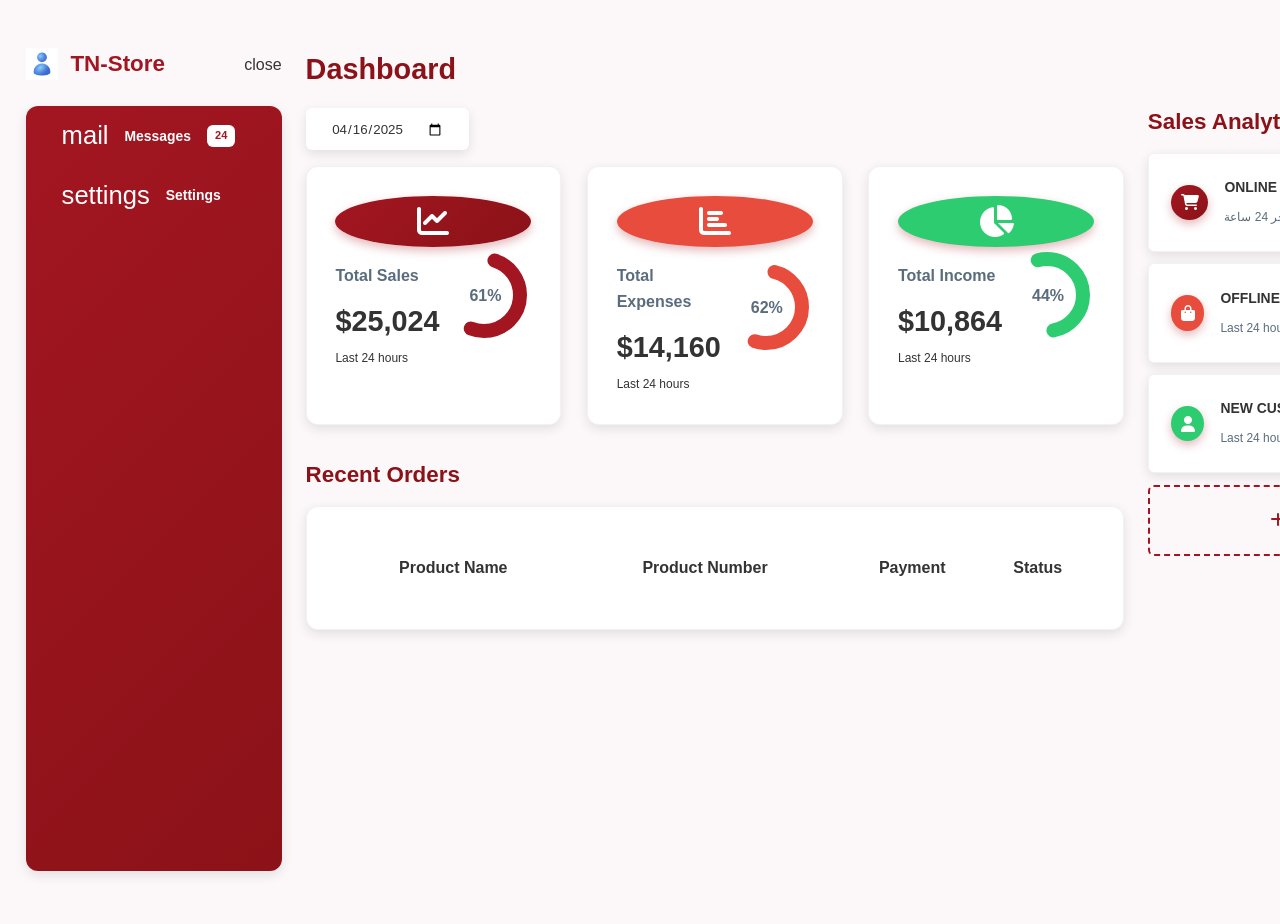
==== pages/Dashboard.html @ 104b0d0d "edits" ====
<!DOCTYPE html>
<html lang="en">
  <head>
    <link
      href="https://fonts.googleapis.com/css2?family=Rajdhani:wght@300;400;500;600;700&display=swap"
      rel="stylesheet"
    />

    <meta charset="UTF-8" />
    <title>TN-Dashboard</title>

    <link rel="stylesheet" href="/Css/Dashboard.css" />
    <script src="../js/Dashboard.js"></script>

    <link
      href="https://cdnjs.cloudflare.com/ajax/libs/font-awesome/6.4.0/css/all.min.css"
      rel="stylesheet"
    />
  </head>
  <body>
    <div id="overlay"></div>

    <div class="container">
      <aside>
        <div class="top">
          <div class="logo">
            <img src="/Images/profile-img.jpg" alt="Logo" />
            <h2>TN<span class="danger">-Store</span></h2>
          </div>

          <div class="close" id="close-btn">
            <a href="/index.html">
              <span class="material-icons-sharp">close</span>
            </a>
          </div>
        </div>

        <div class="sidebar">
          <a href="/pages/Messages.html">
            <span class="material-icons-sharp">mail</span>
            <h3>Messages</h3>
            <span class="message-count">24</span>
          </a>

          <a href="/pages/Setting.html">
            <span class="material-icons-sharp">settings</span>
            <h3>Settings</h3>
          </a>
        </div>
      </aside>

      <main>
        <h1>Dashboard</h1>

        <div class="date">
          <input type="date" value="2025-04-16" />
        </div>

        <div class="insights">
          <div class="sales">
            <div class="icon"><i class="fas fa-chart-line"></i></div>
            <div class="middle">
              <div class="left">
                <h3>Total Sales</h3>
                <h1>$25,024</h1>
              </div>
              <div class="progress">
                <svg><circle cx="38" cy="38" r="36"></circle></svg>
                <div class="percentage"><p>61%</p></div>
              </div>
            </div>
            <small class="text-muted">Last 24 hours</small>
          </div>

          <div class="expenses">
            <div class="icon"><i class="fas fa-chart-bar"></i></div>
            <div class="middle">
              <div class="left">
                <h3>Total Expenses</h3>
                <h1>$14,160</h1>
              </div>
              <div class="progress">
                <svg><circle cx="38" cy="38" r="36"></circle></svg>
                <div class="percentage"><p>62%</p></div>
              </div>
            </div>
            <small class="text-muted">Last 24 hours</small>
          </div>

          <div class="income">
            <div class="icon"><i class="fas fa-chart-pie"></i></div>
            <div class="middle">
              <div class="left">
                <h3>Total Income</h3>
                <h1>$10,864</h1>
              </div>
              <div class="progress">
                <svg><circle cx="38" cy="38" r="36"></circle></svg>
                <div class="percentage"><p>44%</p></div>
              </div>
            </div>
            <small class="text-muted">Last 24 hours</small>
          </div>
        </div>

        <div class="recent-orders">
          <h2>Recent Orders</h2>
          <table>
            <thead>
              <tr>
                <th>Product Name</th>
                <th>Product Number</th>
                <th>Payment</th>
                <th>Status</th>
                <th></th>
              </tr>
            </thead>
            <tbody></tbody>
          </table>
        </div>
      </main>

      <div class="right">
        <div class="top">
          <button id="menu-btn">
            <span class="material-icons-sharp">menu</span>
          </button>

          <div class="theme-toggler">
            <span class="material-icons-sharp active"></span>
            <span class="material-icons-sharp"></span>
          </div>
        </div>

        <div class="sales-analytics">
          <h2>Sales Analytics</h2>

          <div class="item online">
            <div class="icon"><i class="fas fa-shopping-cart"></i></div>
            <div class="right">
              <div class="info">
                <h3>ONLINE ORDERS</h3>
                <small class="text-muted">آخر 24 ساعة</small>
              </div>
              <h5 class="success">+23%</h5>
              <h3>3849</h3>
            </div>
          </div>

          <div class="item offline">
            <div class="icon"><i class="fas fa-shopping-bag"></i></div>
            <div class="right">
              <div class="info">
                <h3>OFFLINE ORDERS</h3>
                <small class="text-muted">Last 24 hours</small>
              </div>
              <h5 class="danger">-17%</h5>
              <h3>1100</h3>
            </div>
          </div>

          <div class="item customers">
            <div class="icon"><i class="fas fa-user"></i></div>
            <div class="right">
              <div class="info">
                <h3>NEW CUSTOMERS</h3>
                <small class="text-muted">Last 24 hours</small>
              </div>
              <h5 class="success">+25%</h5>
              <h3>849</h3>
            </div>
          </div>

          <div class="add-product" onclick="openModal()">
            <div>
              <i class="fas fa-plus"></i>
              <h3>Add Product</h3>
            </div>
          </div>
        </div>
      </div>
    </div>

    <div id="addProductModal">
      <span id="closeModal">&times;</span>
      <h2>Add New Product</h2>
      <form id="addProductForm">
        <label for="productName">Product Name:</label>
        <input type="text" id="productName" required />

        <label for="price">Price:</label>
        <input type="number" id="price" required />

        <label for="category">Category:</label>
        <select id="category" required>
          <option>Laptops</option>
          <option>cameras</option>
          <option>Watches</option>
        </select>

        <label for="productImage">Product Image:</label>
        <input type="file" id="productImage" accept="image/*" required />

        <button type="submit">Add Product</button>
      </form>
    </div>
      <!--  ADD product section -->
    <script>
      const modal = document.getElementById("addProductModal");
      const overlay = document.getElementById("overlay");

      function openModal() {
        modal.style.display = "block";
        overlay.style.display = "block";
      }

      document.getElementById("closeModal").onclick = function () {
        modal.style.display = "none";
        overlay.style.display = "none";
      };

      document
        .getElementById("addProductForm")
        .addEventListener("submit", function (e) {
          e.preventDefault();

          const name = document.getElementById("productName").value;
          const price = document.getElementById("price").value;
          const category = document.getElementById("category").value;
          const imageFile = document.getElementById("productImage").files[0];

          if (!imageFile) return;

          const reader = new FileReader();
          reader.onload = function (event) {
            const imageUrl = event.target.result;

            const table = document.querySelector(".recent-orders table tbody");
            const newRow = table.insertRow(0);

            const nameCell = newRow.insertCell(0);
            const numberCell = newRow.insertCell(1);
            const paymentCell = newRow.insertCell(2);
            const statusCell = newRow.insertCell(3);
            const detailsCell = newRow.insertCell(4);

            const productNumber = Math.floor(10000 + Math.random() * 90000);

            nameCell.innerText = name;
            numberCell.innerText = productNumber;
            paymentCell.innerText = "Due";
            paymentCell.className = "due";
            statusCell.innerText = "Pending";
            statusCell.className = "pending";
            detailsCell.innerHTML = '<a href="#">Details</a>';

            const newProduct = {
              name,
              price,
              category,
              image: imageUrl,
              productNumber,
            };

            const products = JSON.parse(localStorage.getItem("products")) || [];
            products.push(newProduct);
            localStorage.setItem("products", JSON.stringify(products));

            document.getElementById("addProductForm").reset();
            modal.style.display = "none";
            overlay.style.display = "none";
          };

          reader.readAsDataURL(imageFile);
        });
      const themeToggler = document.querySelector(".theme-toggler");
      themeToggler.addEventListener("click", () => {
        document.body.classList.toggle("dark-theme");
        themeToggler
          .querySelector("span:nth-child(1)")
          .classList.toggle("active");
        themeToggler
          .querySelector("span:nth-child(2)")
          .classList.toggle("active");
      });
    </script> 
  </body>
</html>
---- Css/Dashboard.css ----
:root {
  --primary-color: #A31621;
  --secondary-color: #8B1218;
  --danger-color: #e74c3c;
  --success-color: #2ecc71;
  --warning-color: #f39c12;
  --info-dark: #5a6c7d;
  --info-light: #dce1eb;
  --dark-color: #333;
  --light-color: #FCF7F8;
  --white-color: #fff;
  --card-border-radius: 12px;
  --border-radius-1: 6px;
  --border-radius-2: 8px;
  --shadow: 0 4px 12px rgba(0, 0, 0, 0.1);
}

* {
  margin: 0;
  padding: 0;
  box-sizing: border-box;
  font-family: 'Inter', -apple-system, BlinkMacSystemFont, 'Segoe UI', Roboto, Helvetica, Arial, sans-serif;
}

body {
  font-family: 'Rajdhani', sans-serif;
  line-height: 1.6;
  overflow-x: hidden;
  background-color: #FCF7F8;
  color: #333;
}


.container {
  display: grid;
  grid-template-columns: 16rem auto 22rem;
  gap: 1.5rem;
  width: 96%;
  margin: 0 auto;
  padding-top: 1.5rem;
}

a {
  text-decoration: none;
  color: var(--dark-color);
}

h1 {
  font-weight: 800;
  font-size: 1.8rem;
  color: var(--secondary-color);
}

h2 {
  font-size: 1.4rem;
  font-weight: 700;
  color: var(--secondary-color);
}

h3 {
  font-size: 0.87rem;
  font-weight: 600;
}

h4 {
  font-size: 0.8rem;
}

h5 {
  font-size: 0.77rem;
}

small {
  font-size: 0.75rem;
}

.profile-photo {
  width: 2.8rem;
  height: 2.8rem;
  border-radius: 50%;
  overflow: hidden;
}

.profile-photo img {
  width: 100%;
  height: 100%;
  object-fit: cover;
}

p {
  color: var(--info-dark);
}

/* ================= SIDEBAR ================ */
aside {
  height: 100vh;
}

aside .top {
  display: flex;
  align-items: center;
  justify-content: space-between;
  margin-top: 1.4rem;
}

aside .logo {
  display: flex;
  align-items: center;
  gap: 0.8rem;
}

aside .logo img {
  width: 2rem;
  height: 2rem;
}

aside .logo h2 {
  color: var(--primary-color);
  font-weight: 800;
}

aside .sidebar {
  background: linear-gradient(135deg, var(--primary-color), var(--secondary-color));
  display: flex;
  flex-direction: column;
  height: 85vh;
  position: relative;
  top: 1.5rem;
  border-radius: var(--card-border-radius);
  box-shadow: var(--shadow);
  color: white;
}

aside .sidebar a {
  display: flex;
  align-items: center;
  color: white;
  height: 3.7rem;
  gap: 1rem;
  position: relative;
  margin-left: 2rem;
  transition: all 300ms ease;
  border-left: 4px solid transparent;
}

aside .sidebar a span {
  font-size: 1.6rem;
  transition: all 300ms ease;
}

aside .sidebar a:hover {
  background: rgba(255, 255, 255, 0.1);
  border-left: 4px solid white;
}

aside .sidebar a:hover span {
  margin-left: 1rem;
}

aside .sidebar a.active {
  background: rgba(255, 255, 255, 0.1);
  color: white;
  margin-left: 0;
  border-left: 4px solid white;
}

aside .sidebar a.active span {
  color: white;
  margin-left: calc(1rem - 3px);
}

aside .sidebar .message-count {
  background: var(--white-color);
  color: var(--primary-color);
  padding: 2px 8px;
  font-size: 11px;
  border-radius: var(--border-radius-1);
  font-weight: 700;
}

/* =============== MAIN ================ */
main {
  margin-top: 1.4rem;
}

main .date {
  display: inline-block;
  background: var(--white-color);
  border-radius: var(--border-radius-1);
  margin-top: 1rem;
  padding: 0.5rem 1.6rem;
  box-shadow: var(--shadow);
}

main .date input[type="date"] {
  background: transparent;
  color: var(--dark-color);
  border: none;
  font-family: 'Inter', sans-serif;
}

main .insights {
  display: grid;
  grid-template-columns: repeat(3, 1fr);
  gap: 1.6rem;
}

main .insights > div {
  background: var(--white-color);
  padding: 1.8rem;
  border-radius: var(--card-border-radius);
  margin-top: 1rem;
  box-shadow: var(--shadow);
  transition: all 300ms ease;
  border: 1px solid rgba(0, 0, 0, 0.05);
}

main .insights > div:hover {
  transform: translateY(-5px);
  box-shadow: 0 8px 20px rgba(0, 0, 0, 0.15);
}

main .insights > div .icon {
  background: linear-gradient(135deg, var(--primary-color), var(--secondary-color));
  padding: 0.6rem;
  border-radius: 50%;
  color: var(--white-color);
  font-size: 2rem;
  display: flex;
  align-items: center;
  justify-content: center;
  box-shadow: 0 4px 10px rgba(163, 22, 33, 0.3);
}

main .insights > div.expenses .icon {
  background: var(--danger-color);
}

main .insights > div.income .icon {
  background: var(--success-color);
}

main .insights > div .middle {
  display: flex;
  align-items: center;
  justify-content: space-between;
}

main .insights h3 {
  margin: 1rem 0 0.6rem;
  font-size: 1rem;
  color: var(--info-dark);
}

main .insights h1 {
  font-size: 1.8rem;
  color: var(--dark-color);
}

main .insights .progress {
  position: relative;
  width: 92px;
  height: 92px;
  border-radius: 50%;
}

.progress svg {
  width: 7rem;
  height: 7rem;
}

.progress svg circle {
  fill: none;
  stroke-width: 14;
  stroke-linecap: round;
  transform: translate(7px, 7px);
  stroke-dasharray: 110;
  stroke-dashoffset: 92;
}

main .insights .sales .progress svg circle {
  stroke: var(--primary-color);
  stroke-dashoffset: 40;
}

main .insights .expenses .progress svg circle {
  stroke: var(--danger-color);
  stroke-dashoffset: 42;
}

main .insights .income .progress svg circle {
  stroke: var(--success-color);
  stroke-dashoffset: 60;
}

.progress .percentage {
  position: absolute;
  top: 50%;
  left: 50%;
  transform: translate(-50%, -50%);
  font-weight: 600;
  font-size: 1rem;
  color: var(--dark-color);
}

/* =============== RECENT ORDERS ================ */
main .recent-orders {
  margin-top: 2rem;
}

main .recent-orders h2 {
  margin-bottom: 0.8rem;
}

main .recent-orders table {
  background: var(--white-color);
  width: 100%;
  border-radius: var(--card-border-radius);
  padding: 1.8rem;
  text-align: center;
  box-shadow: var(--shadow);
  transition: all 300ms ease;
  border: 1px solid rgba(0, 0, 0, 0.05);
}

main .recent-orders table:hover {
  box-shadow: 0 8px 20px rgba(0, 0, 0, 0.15);
}

main table tbody td {
  height: 2.8rem;
  border-bottom: 1px solid var(--light-color);
  color: var(--dark-color);
}

main table tbody tr:last-child td {
  border: none;
}

main table th {
  height: 3.8rem;
  color: var(--dark-color);
  margin-bottom: 0.5rem;
  font-weight: 600;
}

main .recent-orders a {
  text-align: center;
  display: block;
  margin: 1rem auto;
  color: var(--primary-color);
  font-weight: 600;
  transition: all 0.3s ease;
}

main .recent-orders a:hover {
  text-decoration: underline;
}

/* =============== RIGHT SECTION ================ */
.right {
  margin-top: 1.4rem;
}

.right .top {
  display: flex;
  justify-content: end;
  gap: 2rem;
}

.right .top button {
  display: none;
}

.right .theme-toggler {
  background: var(--light-color);
  display: flex;
  justify-content: space-between;
  align-items: center;
  height: 1.6rem;
  width: 4.2rem;
  cursor: pointer;
  border-radius: var(--border-radius-1);
  border: 1px solid rgba(0, 0, 0, 0.1);
}

.right .theme-toggler span {
  font-size: 1.2rem;
  width: 50%;
  height: 100%;
  display: flex;
  align-items: center;
  justify-content: center;
  transition: all 0.3s ease;
}

.right .theme-toggler span.active {
  background: var(--primary-color);
  color: white;
  border-radius: var(--border-radius-1);
}

.right .top .profile {
  display: flex;
  gap: 1rem;
  text-align: right;
  align-items: center;
}

.right .top .profile .info p {
  font-weight: 600;
  color: var(--dark-color);
}

.right .top .profile .info small {
  color: var(--info-dark);
}

/* =============== RECENT UPDATES ================ */
.right .recent-updates {
  margin-top: 1rem;
}

.right .recent-updates h2 {
  margin-bottom: 0.8rem;
}

.right .recent-updates .updates {
  background: var(--white-color);
  padding: 1.8rem;
  border-radius: var(--card-border-radius);
  box-shadow: var(--shadow);
  transition: all 300ms ease;
  border: 1px solid rgba(0, 0, 0, 0.05);
}

.right .recent-updates .updates:hover {
  box-shadow: 0 8px 20px rgba(0, 0, 0, 0.15);
}

.right .recent-updates .updates .update {
  display: grid;
  grid-template-columns: 2.6rem auto;
  gap: 1rem;
  margin-bottom: 1rem;
}

.right .recent-updates .updates .message p {
  margin-bottom: 0.5rem;
  line-height: 1.4;
}

.right .recent-updates .updates .message p b {
  color: var(--dark-color);
}

/* =============== SALES ANALYTICS ================ */
.right .sales-analytics {
  margin-top: 2rem;
}

.right .sales-analytics h2 {
  margin-bottom: 0.8rem;
}

.right .sales-analytics .item {
  background: var(--white-color);
  display: flex;
  align-items: center;
  gap: 1rem;
  margin-bottom: 0.7rem;
  padding: 1.4rem;
  border-radius: var(--border-radius-1);
  box-shadow: var(--shadow);
  transition: all 300ms ease;
  border: 1px solid rgba(0, 0, 0, 0.05);
}

.right .sales-analytics .item:hover {
  transform: translateY(-3px);
  box-shadow: 0 7px 15px rgba(0, 0, 0, 0.15);
}

.right .sales-analytics .item .right {
  display: flex;
  justify-content: space-between;
  align-items: flex-start;
  margin: 0;
  width: 100%;
}

.right .sales-analytics .item .icon {
  padding: 0.6rem;
  color: var(--white-color);
  border-radius: 50%;
  background: linear-gradient(135deg, var(--primary-color), var(--secondary-color));
  display: flex;
  align-items: center;
  justify-content: center;
  box-shadow: 0 4px 10px rgba(163, 22, 33, 0.3);
}

.right .sales-analytics .item.offline .icon {
  background: var(--danger-color);
}

.right .sales-analytics .item.customers .icon {
  background: var(--success-color);
}

.right .sales-analytics .item .right .info h3 {
  color: var(--dark-color);
  margin-bottom: 0.3rem;
}

.right .sales-analytics .item .right .info small {
  color: var(--info-dark);
}

.right .sales-analytics .item .right h5 {
  font-weight: 600;
}

.right .sales-analytics .item .right h3 {
  font-weight: 600;
  color: var(--dark-color);
}

.right .sales-analytics .item .right h5.success {
  color: var(--success-color);
}

.right .sales-analytics .item .right h5.danger {
  color: var(--danger-color);
}

.right .sales-analytics .add-product {
  background-color: transparent;
  border: 2px dashed var(--primary-color);
  color: var(--primary-color);
  display: flex;
  align-items: center;
  justify-content: center;
  gap: 0.6rem;
  padding: 1.4rem;
  border-radius: var(--border-radius-1);
  transition: all 300ms ease;
  cursor: pointer;
  font-weight: 600;
}

.right .sales-analytics .add-product:hover {
  background: var(--primary-color);
  color: white;
  transform: translateY(-3px);
}

.right .sales-analytics .add-product div {
  display: flex;
  align-items: center;
  gap: 0.6rem;
}

/* Modal Styling */
#addProductModal {
  display: none;
  position: fixed;
  top: 50%;
  left: 50%;
  transform: translate(-50%, -50%);
  background-color: #fff;
  padding: 2rem;
  border-radius: 15px;
  box-shadow: 0 15px 30px rgba(0, 0, 0, 0.2);
  z-index: 1000;
  width: 400px;
  max-width: 90%;
  border: 1px solid rgba(0, 0, 0, 0.05);
}

#addProductModal h2 {
  margin-top: 0;
  color: var(--secondary-color);
  font-weight: 700;
  padding-bottom: 15px;
  border-bottom: 2px solid #f1f1f1;
}

#addProductForm label {
  display: block;
  margin-bottom: 0.5rem;
  font-weight: 600;
  color: var(--secondary-color);
}

#addProductForm input,
#addProductForm select {
  width: 100%;
  padding: 0.75rem 1rem;
  margin-bottom: 1.5rem;
  border: 1px solid #e1e5eb;
  border-radius: 8px;
  font-family: 'Inter', sans-serif;
  transition: all 0.3s ease;
}

#addProductForm input:focus,
#addProductForm select:focus {
  border-color: var(--primary-color);
  box-shadow: 0 0 0 3px rgba(163, 22, 33, 0.2);
  outline: none;
}

#addProductForm button {
  background: linear-gradient(135deg, var(--primary-color), var(--secondary-color));
  color: white;
  padding: 0.75rem 1.5rem;
  border: none;
  border-radius: 8px;
  cursor: pointer;
  font-weight: 600;
  font-family: 'Inter', sans-serif;
  transition: all 0.3s ease;
  width: 100%;
  box-shadow: 0 4px 10px rgba(163, 22, 33, 0.3);
}

#addProductForm button:hover {
  background: linear-gradient(135deg, #BF1B2C, var(--primary-color));
  transform: translateY(-3px);
  box-shadow: 0 7px 15px rgba(163, 22, 33, 0.4);
}

#closeModal {
  float: right;
  font-size: 24px;
  cursor: pointer;
  color: var(--danger-color);
  transition: all 0.3s ease;
}

#closeModal:hover {
  transform: rotate(90deg);
}

#overlay {
  display: none;
  position: fixed;
  top: 0;
  left: 0;
  width: 100%;
  height: 100%;
  background: rgba(0, 0, 0, 0.5);
  z-index: 999;
}

.pending {
  color: var(--warning-color);
  font-weight: 600;
}

.declined {
  color: var(--danger-color);
  font-weight: 600;
}

.delivered {
  color: var(--success-color);
  font-weight: 600;
}

.due {
  color: var(--warning-color);
  font-weight: 600;
}

.refunded {
  color: var(--danger-color);
  font-weight: 600;
}

.paid {
  color: var(--success-color);
  font-weight: 600;
}

/* Dark Mode Styles */
body.dark-theme {
  --light-color: #1a1c23;
  --white-color: #252836;
  --dark-color: #e4e6eb;
  --info-dark: #b8c2cc;
  --shadow: 0 4px 6px rgba(0, 0, 0, 0.2);
}

body.dark-theme .sidebar {
  background: linear-gradient(135deg, #6D0E13, #4a0a0e);
}

body.dark-theme aside .sidebar a:hover,
body.dark-theme aside .sidebar a.active {
  background: rgba(255, 255, 255, 0.05);
}

/* Responsive Design */
@media (max-width: 1200px) {
  .container {
      grid-template-columns: 7rem auto 23rem;
  }

  aside .sidebar h3 {
      display: none;
  }

  aside .sidebar a {
      width: 5.6rem;
  }
}

@media (max-width: 992px) {
  .container {
      grid-template-columns: 1fr;
  }

  aside {
      position: fixed;
      left: -100%;
      background: var(--white-color);
      width: 18rem;
      z-index: 3;
      box-shadow: 1rem 3rem 4rem var(--shadow);
      height: 100vh;
      padding-right: var(--card-padding);
      display: none;
      animation: showMenu 400ms ease forwards;
  }

  @keyframes showMenu {
      to {
          left: 0;
      }
  }

  aside .logo {
      margin-left: 1rem;
  }

  aside .sidebar h3 {
      display: inline;
  }

  aside .sidebar a {
      width: 100%;
      height: 3.4rem;
  }

  aside .close {
      display: inline-block;
      cursor: pointer;
  }

  main {
      margin-top: 8rem;
      padding: 0 1rem;
  }

  .right {
      width: 94%;
      margin: 0 auto 4rem;
  }

  .right .top {
      position: fixed;
      top: 0;
      left: 0;
      align-items: center;
      padding: 0 0.8rem;
      height: 4.6rem;
      background: var(--white-color);
      width: 100%;
      margin: 0;
      z-index: 2;
      box-shadow: 0 1rem 1rem var(--shadow);
  }

  .right .top .theme-toggler {
      width: 4.4rem;
      position: absolute;
      left: 66%;
  }

  .right .profile .info {
      display: none;
  }

  .right .top button {
      display: inline-block;
      background: transparent;
      cursor: pointer;
      color: var(--dark-color);
      position: absolute;
      left: 1rem;
  }

  .right .top button span {
      font-size: 2rem;
  }
}

@media (max-width: 768px) {
  main .insights {
      grid-template-columns: 1fr;
      gap: 0;
  }

  main .recent-orders {
      width: 100%;
      position: relative;
      margin: 3rem 0 0 0;
  }

  main .recent-orders table {
      width: 100%;
      margin: 0;
  }
}
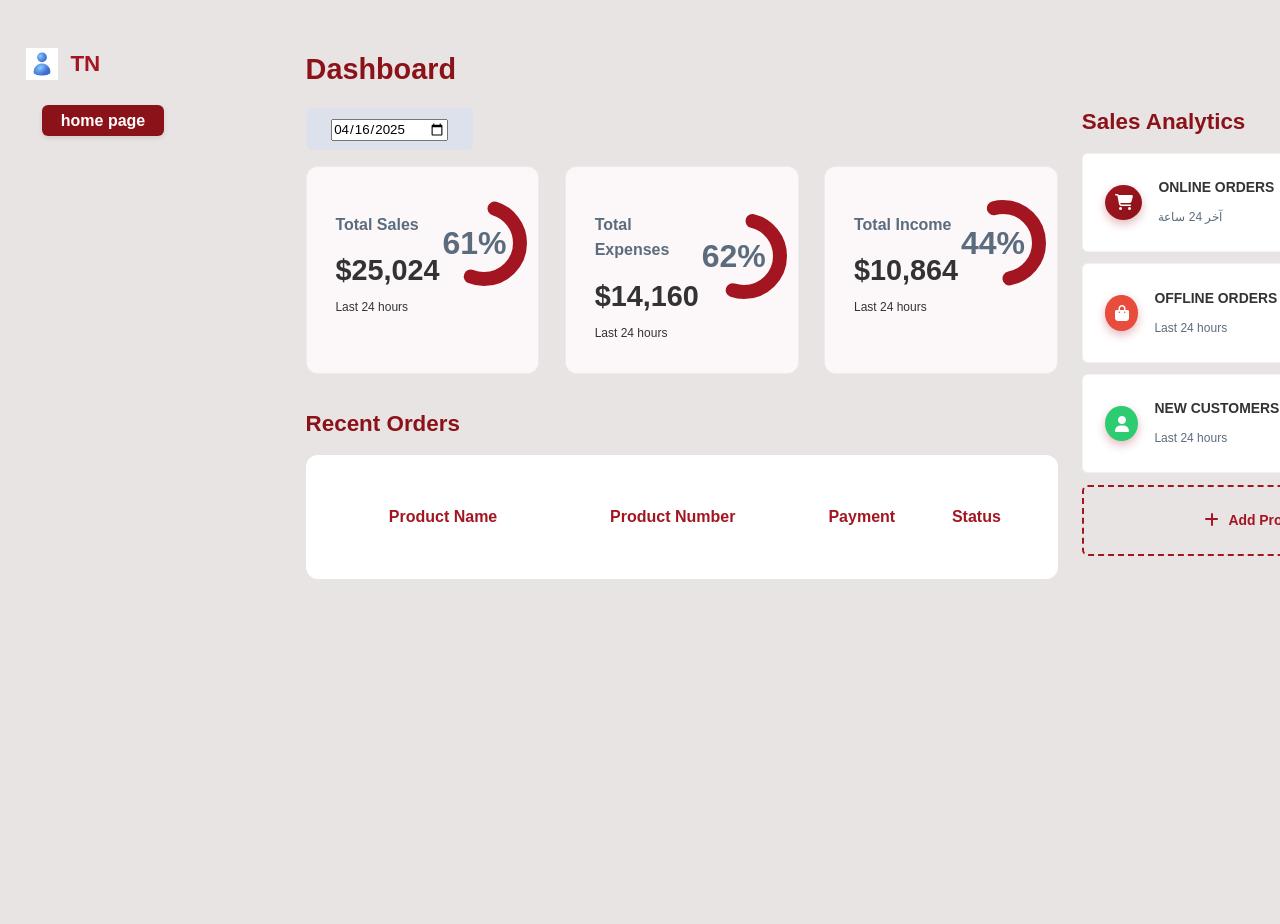
==== commit e3085068: "edits" ====
--- a/pages/Dashboard.html
+++ b/pages/Dashboard.html
@@ -1,288 +1,308 @@
 <!DOCTYPE html>
 <html lang="en">
-  <head>
-    <link
-      href="https://fonts.googleapis.com/css2?family=Rajdhani:wght@300;400;500;600;700&display=swap"
-      rel="stylesheet"
-    />
-
-    <meta charset="UTF-8" />
-    <title>TN-Dashboard</title>
-
-    <link rel="stylesheet" href="/Css/Dashboard.css" />
-    <script src="../js/Dashboard.js"></script>
-
-    <link
-      href="https://cdnjs.cloudflare.com/ajax/libs/font-awesome/6.4.0/css/all.min.css"
-      rel="stylesheet"
-    />
-  </head>
-  <body>
-    <div id="overlay"></div>
-
-    <div class="container">
-      <aside>
-        <div class="top">
-          <div class="logo">
-            <img src="/Images/profile-img.jpg" alt="Logo" />
-            <h2>TN<span class="danger">-Store</span></h2>
-          </div>
-
-          <div class="close" id="close-btn">
-            <a href="/index.html">
-              <span class="material-icons-sharp">close</span>
-            </a>
-          </div>
+    <head>
+        <link
+            href="https://fonts.googleapis.com/css2?family=Rajdhani:wght@300;400;500;600;700&display=swap"
+            rel="stylesheet"/>
+
+        <meta charset="UTF-8"/>
+        <title>TN-Dashboard</title>
+
+        <link rel="stylesheet" href="/Css/Dashboard.css"/>
+
+        <script src="../js/Dashboard.js"></script>
+
+        <link
+            href="https://cdnjs.cloudflare.com/ajax/libs/font-awesome/6.4.0/css/all.min.css"
+            rel="stylesheet"/>
+    </head>
+    <body>
+        <div id="overlay"></div>
+
+        <div class="container">
+            <aside>
+                <div class="top">
+                    <div class="logo">
+                        <img src="/Images/profile-img.jpg" alt="Logo"/>
+                        <h2>TN<span class="danger"></span></h2>
+                    </div>
+                    <br>
+
+                    <div class="close" id="close-btn">
+                        <a href="/index.html">
+                            <span class="go_home">home page</span>
+                        </a>
+                    </div>
+                </div>
+            </aside>
+
+            <main>
+                <h1>Dashboard</h1>
+
+                <div class="date">
+                    <input type="date" value="2025-04-16"/>
+                </div>
+
+                <div class="insights">
+                    <div class="sales">
+                        <div class="middle">
+                            <div class="left">
+                                <h3>Total Sales</h3>
+                                <h1>$25,024</h1>
+                            </div>
+                            <div class="progress">
+                                <svg>
+                                    <circle cx="38" cy="38" r="36"></circle>
+                                </svg>
+                                <div class="percentage">
+                                    <p>61%</p>
+                                </div>
+                            </div>
+                        </div>
+                        <small class="text-muted">Last 24 hours</small>
+                    </div>
+
+                    <div class="expenses">
+                        <div class="middle">
+                            <div class="left">
+                                <h3>Total Expenses</h3>
+                                <h1>$14,160</h1>
+                            </div>
+                            <div class="progress">
+                                <svg>
+                                    <circle cx="38" cy="38" r="36"></circle>
+                                </svg>
+                                <div class="percentage">
+                                    <p>62%</p>
+                                </div>
+                            </div>
+                        </div>
+                        <small class="text-muted">Last 24 hours</small>
+                    </div>
+
+                    <div class="income">
+                        <div class="middle">
+                            <div class="left">
+                                <h3>Total Income</h3>
+                                <h1>$10,864</h1>
+                            </div>
+                            <div class="progress">
+                                <svg>
+                                    <circle cx="38" cy="38" r="36"></circle>
+                                </svg>
+                                <div class="percentage">
+                                    <p>44%</p>
+                                </div>
+                            </div>
+                        </div>
+                        <small class="text-muted">Last 24 hours</small>
+                    </div>
+                </div>
+
+                <div class="recent-orders">
+                    <h2>Recent Orders</h2>
+                    <table>
+                        <thead>
+                            <tr>
+                                <th>Product Name</th>
+                                <th>Product Number</th>
+                                <th>Payment</th>
+                                <th>Status</th>
+                                <th></th>
+                            </tr>
+                        </thead>
+                        <tbody></tbody>
+                    </table>
+                </div>
+            </main>
+
+            <div class="right">
+                <div class="top">
+                    
+                        
+                 
+
+                    <div class="theme-toggler">
+                        <span class="material-icons-sharp active"></span>
+                        <span class="material-icons-sharp"></span>
+                    </div>
+                </div>
+
+                <div class="sales-analytics">
+                    <h2>Sales Analytics</h2>
+
+                    <div class="item online">
+                        <div class="icon">
+                            <i class="fas fa-shopping-cart"></i>
+                        </div>
+                        <div class="right">
+                            <div class="info">
+                                <h3>ONLINE ORDERS</h3>
+                                <small class="text-muted">آخر 24 ساعة</small>
+                            </div>
+                            <h5 class="success">+23%</h5>
+                            <h3>3849</h3>
+                        </div>
+                    </div>
+
+                    <div class="item offline">
+                        <div class="icon">
+                            <i class="fas fa-shopping-bag"></i>
+                        </div>
+                        <div class="right">
+                            <div class="info">
+                                <h3>OFFLINE ORDERS</h3>
+                                <small class="text-muted">Last 24 hours</small>
+                            </div>
+                            <h5 class="danger">-17%</h5>
+                            <h3>1100</h3>
+                        </div>
+                    </div>
+
+                    <div class="item customers">
+                        <div class="icon">
+                            <i class="fas fa-user"></i>
+                        </div>
+                        <div class="right">
+                            <div class="info">
+                                <h3>NEW CUSTOMERS</h3>
+                                <small class="text-muted">Last 24 hours</small>
+                            </div>
+                            <h5 class="success">+25%</h5>
+                            <h3>849</h3>
+                        </div>
+                    </div>
+
+                    <div class="add-product" onclick="openModal()">
+                        <div>
+                            <i class="fas fa-plus"></i>
+                            <h3>Add Product</h3>
+                        </div>
+                    </div>
+                </div>
+            </div>
         </div>
 
-        <div class="sidebar">
-          <a href="/pages/Messages.html">
-            <span class="material-icons-sharp">mail</span>
-            <h3>Messages</h3>
-            <span class="message-count">24</span>
-          </a>
-
-          <a href="/pages/Setting.html">
-            <span class="material-icons-sharp">settings</span>
-            <h3>Settings</h3>
-          </a>
+        <div id="addProductModal">
+            <span id="closeModal">&times;</span>
+            <h2>Add New Product</h2>
+            <form id="addProductForm">
+                <label for="productName">Product Name:</label>
+                <input type="text" id="productName" required="required"/>
+
+                <label for="price">Price:</label>
+                <input type="number" id="price" required="required"/>
+
+                <label for="category">Category:</label>
+                <select id="category" required="required">
+                    <option>Laptops</option>
+                    <option>cameras</option>
+                    <option>Watches</option>
+                </select>
+
+                <label for="productImage">Product Image:</label>
+                <input type="file" id="productImage" accept="image/*" required="required"/>
+
+                <button type="submit">Add Product</button>
+            </form>
         </div>
-      </aside>
-
-      <main>
-        <h1>Dashboard</h1>
-
-        <div class="date">
-          <input type="date" value="2025-04-16" />
-        </div>
-
-        <div class="insights">
-          <div class="sales">
-            <div class="icon"><i class="fas fa-chart-line"></i></div>
-            <div class="middle">
-              <div class="left">
-                <h3>Total Sales</h3>
-                <h1>$25,024</h1>
-              </div>
-              <div class="progress">
-                <svg><circle cx="38" cy="38" r="36"></circle></svg>
-                <div class="percentage"><p>61%</p></div>
-              </div>
-            </div>
-            <small class="text-muted">Last 24 hours</small>
-          </div>
-
-          <div class="expenses">
-            <div class="icon"><i class="fas fa-chart-bar"></i></div>
-            <div class="middle">
-              <div class="left">
-                <h3>Total Expenses</h3>
-                <h1>$14,160</h1>
-              </div>
-              <div class="progress">
-                <svg><circle cx="38" cy="38" r="36"></circle></svg>
-                <div class="percentage"><p>62%</p></div>
-              </div>
-            </div>
-            <small class="text-muted">Last 24 hours</small>
-          </div>
-
-          <div class="income">
-            <div class="icon"><i class="fas fa-chart-pie"></i></div>
-            <div class="middle">
-              <div class="left">
-                <h3>Total Income</h3>
-                <h1>$10,864</h1>
-              </div>
-              <div class="progress">
-                <svg><circle cx="38" cy="38" r="36"></circle></svg>
-                <div class="percentage"><p>44%</p></div>
-              </div>
-            </div>
-            <small class="text-muted">Last 24 hours</small>
-          </div>
-        </div>
-
-        <div class="recent-orders">
-          <h2>Recent Orders</h2>
-          <table>
-            <thead>
-              <tr>
-                <th>Product Name</th>
-                <th>Product Number</th>
-                <th>Payment</th>
-                <th>Status</th>
-                <th></th>
-              </tr>
-            </thead>
-            <tbody></tbody>
-          </table>
-        </div>
-      </main>
-
-      <div class="right">
-        <div class="top">
-          <button id="menu-btn">
-            <span class="material-icons-sharp">menu</span>
-          </button>
-
-          <div class="theme-toggler">
-            <span class="material-icons-sharp active"></span>
-            <span class="material-icons-sharp"></span>
-          </div>
-        </div>
-
-        <div class="sales-analytics">
-          <h2>Sales Analytics</h2>
-
-          <div class="item online">
-            <div class="icon"><i class="fas fa-shopping-cart"></i></div>
-            <div class="right">
-              <div class="info">
-                <h3>ONLINE ORDERS</h3>
-                <small class="text-muted">آخر 24 ساعة</small>
-              </div>
-              <h5 class="success">+23%</h5>
-              <h3>3849</h3>
-            </div>
-          </div>
-
-          <div class="item offline">
-            <div class="icon"><i class="fas fa-shopping-bag"></i></div>
-            <div class="right">
-              <div class="info">
-                <h3>OFFLINE ORDERS</h3>
-                <small class="text-muted">Last 24 hours</small>
-              </div>
-              <h5 class="danger">-17%</h5>
-              <h3>1100</h3>
-            </div>
-          </div>
-
-          <div class="item customers">
-            <div class="icon"><i class="fas fa-user"></i></div>
-            <div class="right">
-              <div class="info">
-                <h3>NEW CUSTOMERS</h3>
-                <small class="text-muted">Last 24 hours</small>
-              </div>
-              <h5 class="success">+25%</h5>
-              <h3>849</h3>
-            </div>
-          </div>
-
-          <div class="add-product" onclick="openModal()">
-            <div>
-              <i class="fas fa-plus"></i>
-              <h3>Add Product</h3>
-            </div>
-          </div>
-        </div>
-      </div>
-    </div>
-
-    <div id="addProductModal">
-      <span id="closeModal">&times;</span>
-      <h2>Add New Product</h2>
-      <form id="addProductForm">
-        <label for="productName">Product Name:</label>
-        <input type="text" id="productName" required />
-
-        <label for="price">Price:</label>
-        <input type="number" id="price" required />
-
-        <label for="category">Category:</label>
-        <select id="category" required>
-          <option>Laptops</option>
-          <option>cameras</option>
-          <option>Watches</option>
-        </select>
-
-        <label for="productImage">Product Image:</label>
-        <input type="file" id="productImage" accept="image/*" required />
-
-        <button type="submit">Add Product</button>
-      </form>
-    </div>
-      <!--  ADD product section -->
-    <script>
-      const modal = document.getElementById("addProductModal");
-      const overlay = document.getElementById("overlay");
-
-      function openModal() {
-        modal.style.display = "block";
-        overlay.style.display = "block";
-      }
-
-      document.getElementById("closeModal").onclick = function () {
-        modal.style.display = "none";
-        overlay.style.display = "none";
-      };
-
-      document
-        .getElementById("addProductForm")
-        .addEventListener("submit", function (e) {
-          e.preventDefault();
-
-          const name = document.getElementById("productName").value;
-          const price = document.getElementById("price").value;
-          const category = document.getElementById("category").value;
-          const imageFile = document.getElementById("productImage").files[0];
-
-          if (!imageFile) return;
-
-          const reader = new FileReader();
-          reader.onload = function (event) {
-            const imageUrl = event.target.result;
-
-            const table = document.querySelector(".recent-orders table tbody");
-            const newRow = table.insertRow(0);
-
-            const nameCell = newRow.insertCell(0);
-            const numberCell = newRow.insertCell(1);
-            const paymentCell = newRow.insertCell(2);
-            const statusCell = newRow.insertCell(3);
-            const detailsCell = newRow.insertCell(4);
-
-            const productNumber = Math.floor(10000 + Math.random() * 90000);
-
-            nameCell.innerText = name;
-            numberCell.innerText = productNumber;
-            paymentCell.innerText = "Due";
-            paymentCell.className = "due";
-            statusCell.innerText = "Pending";
-            statusCell.className = "pending";
-            detailsCell.innerHTML = '<a href="#">Details</a>';
-
-            const newProduct = {
-              name,
-              price,
-              category,
-              image: imageUrl,
-              productNumber,
-            };
-
-            const products = JSON.parse(localStorage.getItem("products")) || [];
-            products.push(newProduct);
-            localStorage.setItem("products", JSON.stringify(products));
-
-            document.getElementById("addProductForm").reset();
-            modal.style.display = "none";
-            overlay.style.display = "none";
-          };
-
-          reader.readAsDataURL(imageFile);
-        });
-      const themeToggler = document.querySelector(".theme-toggler");
-      themeToggler.addEventListener("click", () => {
-        document.body.classList.toggle("dark-theme");
-        themeToggler
-          .querySelector("span:nth-child(1)")
-          .classList.toggle("active");
-        themeToggler
-          .querySelector("span:nth-child(2)")
-          .classList.toggle("active");
-      });
-    </script> 
-  </body>
-</html>
+        <!-- ADD product section -->
+        <script>
+            const modal = document.getElementById("addProductModal");
+            const overlay = document.getElementById("overlay");
+
+            function openModal() {
+                modal.style.display = "block";
+                overlay.style.display = "block";
+            }
+
+            document
+                .getElementById("closeModal")
+                .onclick = function () {
+                    modal.style.display = "none";
+                    overlay.style.display = "none";
+                };
+
+            document
+                .getElementById("addProductForm")
+                .addEventListener("submit", function (e) {
+                    e.preventDefault();
+
+                    const name = document
+                        .getElementById("productName")
+                        .value;
+                    const price = document
+                        .getElementById("price")
+                        .value;
+                    const category = document
+                        .getElementById("category")
+                        .value;
+                    const imageFile = document
+                        .getElementById("productImage")
+                        .files[0];
+
+                    if (!imageFile) 
+                        return;
+                    
+                    const reader = new FileReader();
+                    reader.onload = function (event) {
+                        const imageUrl = event.target.result;
+
+                        const table = document.querySelector(".recent-orders table tbody");
+                        const newRow = table.insertRow(0);
+
+                        const nameCell = newRow.insertCell(0);
+                        const numberCell = newRow.insertCell(1);
+                        const paymentCell = newRow.insertCell(2);
+                        const statusCell = newRow.insertCell(3);
+                        const detailsCell = newRow.insertCell(4);
+
+                        const productNumber = Math.floor(10000 + Math.random() * 90000);
+
+                        nameCell.innerText = name;
+                        numberCell.innerText = productNumber;
+                        paymentCell.innerText = "Due";
+                        paymentCell.className = "due";
+                        statusCell.innerText = "Pending";
+                        statusCell.className = "pending";
+                        detailsCell.innerHTML = '<a href="#">Details</a>';
+
+                        const newProduct = {
+                            name,
+                            price,
+                            category,
+                            image: imageUrl,
+                            productNumber
+                        };
+
+                        const products = JSON.parse(localStorage.getItem("products")) || [];
+                        products.push(newProduct);
+                        localStorage.setItem("products", JSON.stringify(products));
+
+                        document
+                            .getElementById("addProductForm")
+                            .reset();
+                        modal.style.display = "none";
+                        overlay.style.display = "none";
+                    };
+
+                    reader.readAsDataURL(imageFile);
+                });
+            const themeToggler = document.querySelector(".theme-toggler");
+            themeToggler.addEventListener("click", () => {
+                document
+                    .body
+                    .classList
+                    .toggle("dark-theme");
+                themeToggler
+                    .querySelector("span:nth-child(1)")
+                    .classList
+                    .toggle("active");
+                themeToggler
+                    .querySelector("span:nth-child(2)")
+                    .classList
+                    .toggle("active");
+            });
+        </script>
+    </body>
+</html>
--- a/Css/Dashboard.css
+++ b/Css/Dashboard.css
@@ -1,35 +1,35 @@
 :root {
-  --primary-color: #A31621;
-  --secondary-color: #8B1218;
+  --primary-color: #a31621;
+  --secondary-color: #8b1218;
   --danger-color: #e74c3c;
   --success-color: #2ecc71;
   --warning-color: #f39c12;
   --info-dark: #5a6c7d;
   --info-light: #dce1eb;
   --dark-color: #333;
-  --light-color: #FCF7F8;
+  --light-color: #fcf7f8;
   --white-color: #fff;
   --card-border-radius: 12px;
   --border-radius-1: 6px;
   --border-radius-2: 8px;
-  --shadow: 0 4px 12px rgba(0, 0, 0, 0.1);
+  --shadow: 12 10px 12px rgba(196, 23, 23, 0.651);
 }
 
 * {
   margin: 0;
   padding: 0;
   box-sizing: border-box;
-  font-family: 'Inter', -apple-system, BlinkMacSystemFont, 'Segoe UI', Roboto, Helvetica, Arial, sans-serif;
+  font-family: "Inter", -apple-system, BlinkMacSystemFont, "Segoe UI", Roboto,
+    Helvetica, Arial, sans-serif;
 }
 
 body {
-  font-family: 'Rajdhani', sans-serif;
+  font-family: "Rajdhani", sans-serif;
   line-height: 1.6;
   overflow-x: hidden;
-  background-color: #FCF7F8;
+  background-color: #e9e4e4;
   color: #333;
 }
-
 
 .container {
   display: grid;
@@ -81,11 +81,7 @@
   overflow: hidden;
 }
 
-.profile-photo img {
-  width: 100%;
-  height: 100%;
-  object-fit: cover;
-}
+
 
 p {
   color: var(--info-dark);
@@ -95,9 +91,24 @@
 aside {
   height: 100vh;
 }
+.go_home {
+  background: #8b1218;
+  color: white;
+  padding: 5% 1.2rem;
+  border-radius: 6px;
+  text-decoration: none;
+  font-weight: 600;
+  transition: all 0.3s ease;
+  margin-left: 1rem;
+  box-shadow: 0 2px 5px rgba(0, 0, 0, 0.1);
+}
+
+.go_home:hover {
+  background-color: #5e0700;
+}
 
 aside .top {
-  display: flex;
+  display: grid;
   align-items: center;
   justify-content: space-between;
   margin-top: 1.4rem;
@@ -119,65 +130,6 @@
   font-weight: 800;
 }
 
-aside .sidebar {
-  background: linear-gradient(135deg, var(--primary-color), var(--secondary-color));
-  display: flex;
-  flex-direction: column;
-  height: 85vh;
-  position: relative;
-  top: 1.5rem;
-  border-radius: var(--card-border-radius);
-  box-shadow: var(--shadow);
-  color: white;
-}
-
-aside .sidebar a {
-  display: flex;
-  align-items: center;
-  color: white;
-  height: 3.7rem;
-  gap: 1rem;
-  position: relative;
-  margin-left: 2rem;
-  transition: all 300ms ease;
-  border-left: 4px solid transparent;
-}
-
-aside .sidebar a span {
-  font-size: 1.6rem;
-  transition: all 300ms ease;
-}
-
-aside .sidebar a:hover {
-  background: rgba(255, 255, 255, 0.1);
-  border-left: 4px solid white;
-}
-
-aside .sidebar a:hover span {
-  margin-left: 1rem;
-}
-
-aside .sidebar a.active {
-  background: rgba(255, 255, 255, 0.1);
-  color: white;
-  margin-left: 0;
-  border-left: 4px solid white;
-}
-
-aside .sidebar a.active span {
-  color: white;
-  margin-left: calc(1rem - 3px);
-}
-
-aside .sidebar .message-count {
-  background: var(--white-color);
-  color: var(--primary-color);
-  padding: 2px 8px;
-  font-size: 11px;
-  border-radius: var(--border-radius-1);
-  font-weight: 700;
-}
-
 /* =============== MAIN ================ */
 main {
   margin-top: 1.4rem;
@@ -185,19 +137,14 @@
 
 main .date {
   display: inline-block;
-  background: var(--white-color);
+  background: var(--info-light);
   border-radius: var(--border-radius-1);
   margin-top: 1rem;
   padding: 0.5rem 1.6rem;
   box-shadow: var(--shadow);
 }
 
-main .date input[type="date"] {
-  background: transparent;
-  color: var(--dark-color);
-  border: none;
-  font-family: 'Inter', sans-serif;
-}
+
 
 main .insights {
   display: grid;
@@ -206,7 +153,7 @@
 }
 
 main .insights > div {
-  background: var(--white-color);
+  background: var(--light-color);
   padding: 1.8rem;
   border-radius: var(--card-border-radius);
   margin-top: 1rem;
@@ -221,7 +168,11 @@
 }
 
 main .insights > div .icon {
-  background: linear-gradient(135deg, var(--primary-color), var(--secondary-color));
+  background: linear-gradient(
+    135deg,
+    var(--primary-color),
+    var(--secondary-color)
+  );
   padding: 0.6rem;
   border-radius: 50%;
   color: var(--white-color);
@@ -229,7 +180,7 @@
   display: flex;
   align-items: center;
   justify-content: center;
-  box-shadow: 0 4px 10px rgba(163, 22, 33, 0.3);
+  box-shadow: 0 4px 10px rgba(53, 50, 51, 0.3);
 }
 
 main .insights > div.expenses .icon {
@@ -245,6 +196,22 @@
   align-items: center;
   justify-content: space-between;
 }
+@keyframes fadeInUp {
+  from {
+    transform: translateY(100px);
+    opacity: 0;
+  }
+  to {
+    transform: translateY(0);
+    opacity: 5;
+  }
+}
+
+main .insights > div {
+  animation: fadeInUp 0.8s ease forwards;
+  opacity: 0; 
+}
+
 
 main .insights h3 {
   margin: 1rem 0 0.6rem;
@@ -259,9 +226,9 @@
 
 main .insights .progress {
   position: relative;
-  width: 92px;
+  width: 70px;
   height: 92px;
-  border-radius: 50%;
+  border-radius: 100%;
 }
 
 .progress svg {
@@ -284,12 +251,12 @@
 }
 
 main .insights .expenses .progress svg circle {
-  stroke: var(--danger-color);
+  stroke: var(--primary-color);
   stroke-dashoffset: 42;
 }
 
 main .insights .income .progress svg circle {
-  stroke: var(--success-color);
+  stroke: var(--primary-color);
   stroke-dashoffset: 60;
 }
 
@@ -299,7 +266,7 @@
   left: 50%;
   transform: translate(-50%, -50%);
   font-weight: 600;
-  font-size: 1rem;
+  font-size: 2rem;
   color: var(--dark-color);
 }
 
@@ -319,12 +286,12 @@
   padding: 1.8rem;
   text-align: center;
   box-shadow: var(--shadow);
-  transition: all 300ms ease;
-  border: 1px solid rgba(0, 0, 0, 0.05);
+  transition: all 700ms ease;
+  border: 1px solid rgba(0, 0, 0, 0);
 }
 
 main .recent-orders table:hover {
-  box-shadow: 0 8px 20px rgba(0, 0, 0, 0.15);
+  box-shadow: 0 40px 40px rgba(0, 0, 0, 0.15);
 }
 
 main table tbody td {
@@ -339,7 +306,7 @@
 
 main table th {
   height: 3.8rem;
-  color: var(--dark-color);
+  color: var(--primary-color);
   margin-bottom: 0.5rem;
   font-weight: 600;
 }
@@ -434,26 +401,6 @@
   border: 1px solid rgba(0, 0, 0, 0.05);
 }
 
-.right .recent-updates .updates:hover {
-  box-shadow: 0 8px 20px rgba(0, 0, 0, 0.15);
-}
-
-.right .recent-updates .updates .update {
-  display: grid;
-  grid-template-columns: 2.6rem auto;
-  gap: 1rem;
-  margin-bottom: 1rem;
-}
-
-.right .recent-updates .updates .message p {
-  margin-bottom: 0.5rem;
-  line-height: 1.4;
-}
-
-.right .recent-updates .updates .message p b {
-  color: var(--dark-color);
-}
-
 /* =============== SALES ANALYTICS ================ */
 .right .sales-analytics {
   margin-top: 2rem;
@@ -493,7 +440,11 @@
   padding: 0.6rem;
   color: var(--white-color);
   border-radius: 50%;
-  background: linear-gradient(135deg, var(--primary-color), var(--secondary-color));
+  background: linear-gradient(
+    135deg,
+    var(--primary-color),
+    var(--secondary-color)
+  );
   display: flex;
   align-items: center;
   justify-content: center;
@@ -568,7 +519,7 @@
   top: 50%;
   left: 50%;
   transform: translate(-50%, -50%);
-  background-color: #fff;
+  background-color: var(--primary-color);
   padding: 2rem;
   border-radius: 15px;
   box-shadow: 0 15px 30px rgba(0, 0, 0, 0.2);
@@ -600,7 +551,7 @@
   margin-bottom: 1.5rem;
   border: 1px solid #e1e5eb;
   border-radius: 8px;
-  font-family: 'Inter', sans-serif;
+  font-family: "Inter", sans-serif;
   transition: all 0.3s ease;
 }
 
@@ -612,21 +563,25 @@
 }
 
 #addProductForm button {
-  background: linear-gradient(135deg, var(--primary-color), var(--secondary-color));
+  background: linear-gradient(
+    135deg,
+    var(--primary-color),
+    var(--secondary-color)
+  );
   color: white;
   padding: 0.75rem 1.5rem;
   border: none;
   border-radius: 8px;
   cursor: pointer;
   font-weight: 600;
-  font-family: 'Inter', sans-serif;
+  font-family: "Inter", sans-serif;
   transition: all 0.3s ease;
   width: 100%;
   box-shadow: 0 4px 10px rgba(163, 22, 33, 0.3);
 }
 
 #addProductForm button:hover {
-  background: linear-gradient(135deg, #BF1B2C, var(--primary-color));
+  background: linear-gradient(135deg, #fcfafb, var(--primary-color));
   transform: translateY(-3px);
   box-shadow: 0 7px 15px rgba(163, 22, 33, 0.4);
 }
@@ -684,143 +639,90 @@
   font-weight: 600;
 }
 
-/* Dark Mode Styles */
-body.dark-theme {
-  --light-color: #1a1c23;
-  --white-color: #252836;
-  --dark-color: #e4e6eb;
-  --info-dark: #b8c2cc;
-  --shadow: 0 4px 6px rgba(0, 0, 0, 0.2);
-}
-
-body.dark-theme .sidebar {
-  background: linear-gradient(135deg, #6D0E13, #4a0a0e);
-}
-
-body.dark-theme aside .sidebar a:hover,
-body.dark-theme aside .sidebar a.active {
-  background: rgba(255, 255, 255, 0.05);
-}
-
 /* Responsive Design */
 @media (max-width: 1200px) {
   .container {
-      grid-template-columns: 7rem auto 23rem;
+    grid-template-columns: 7rem auto 23rem;
   }
 
   aside .sidebar h3 {
-      display: none;
+    display: none;
   }
 
   aside .sidebar a {
-      width: 5.6rem;
+    width: 5.6rem;
   }
 }
 
 @media (max-width: 992px) {
   .container {
-      grid-template-columns: 1fr;
-  }
-
-  aside {
-      position: fixed;
-      left: -100%;
-      background: var(--white-color);
-      width: 18rem;
-      z-index: 3;
-      box-shadow: 1rem 3rem 4rem var(--shadow);
-      height: 100vh;
-      padding-right: var(--card-padding);
-      display: none;
-      animation: showMenu 400ms ease forwards;
-  }
-
-  @keyframes showMenu {
-      to {
-          left: 0;
-      }
-  }
-
-  aside .logo {
-      margin-left: 1rem;
-  }
-
-  aside .sidebar h3 {
-      display: inline;
-  }
-
-  aside .sidebar a {
-      width: 100%;
-      height: 3.4rem;
-  }
-
-  aside .close {
-      display: inline-block;
-      cursor: pointer;
-  }
+    grid-template-columns: 1fr;
+  }
+
+
 
   main {
-      margin-top: 8rem;
-      padding: 0 1rem;
+    margin-top: 8rem;
+    padding: 0 1rem;
   }
 
   .right {
-      width: 94%;
-      margin: 0 auto 4rem;
+    width: 94%;
+    margin: 0 auto 4rem;
   }
 
   .right .top {
-      position: fixed;
-      top: 0;
-      left: 0;
-      align-items: center;
-      padding: 0 0.8rem;
-      height: 4.6rem;
-      background: var(--white-color);
-      width: 100%;
-      margin: 0;
-      z-index: 2;
-      box-shadow: 0 1rem 1rem var(--shadow);
+    position: fixed;
+    top: 0;
+    left: 0;
+    align-items: center;
+    padding: 0 0.8rem;
+    height: 4.6rem;
+    background: var(--white-color);
+    width: 100%;
+    margin: 0;
+    z-index: 2;
+    box-shadow: 0 1rem 1rem var(--shadow);
   }
 
   .right .top .theme-toggler {
-      width: 4.4rem;
-      position: absolute;
-      left: 66%;
+    width: 4.4rem;
+    position: absolute;
+    left: 66%;
   }
 
   .right .profile .info {
-      display: none;
+    display: none;
   }
 
   .right .top button {
-      display: inline-block;
-      background: transparent;
-      cursor: pointer;
-      color: var(--dark-color);
-      position: absolute;
-      left: 1rem;
+    display: inline-block;
+    background: transparent;
+    cursor: pointer;
+    color: var(--dark-color);
+    position: absolute;
+    left: 1rem;
   }
 
   .right .top button span {
-      font-size: 2rem;
+    font-size: 2rem;
   }
 }
 
 @media (max-width: 768px) {
   main .insights {
-      grid-template-columns: 1fr;
-      gap: 0;
+    grid-template-columns: 1fr;
+    gap: 0;
   }
 
   main .recent-orders {
-      width: 100%;
-      position: relative;
-      margin: 3rem 0 0 0;
+    width: 100%;
+    position: relative;
+    margin: 3rem 0 0 0;
   }
 
   main .recent-orders table {
-      width: 100%;
-      margin: 0;
-  }
-}
+    width: 100%;
+    margin: 0;
+  }
+}
